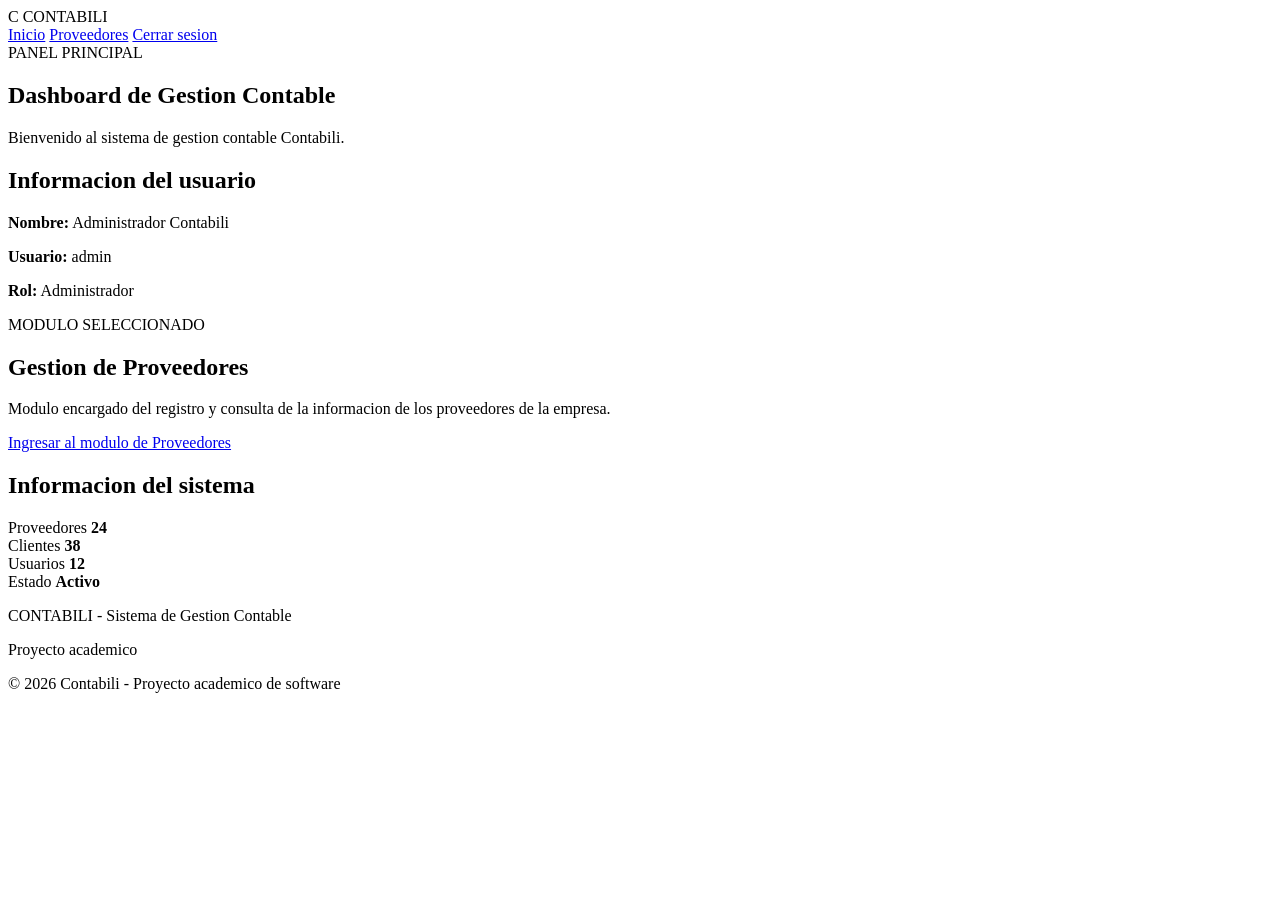
==== dashboard.html @ 2e5254c3 "Add files via upload" ====
<!DOCTYPE html>
<html lang="es">
<head>
<meta charset="UTF-8">
<meta name="viewport" content="width=device-width, initial-scale=1.0">

<!-- # TITULO DE LA PAGINA -->
<title>Dashboard | Contabili</title>

<!-- # CONEXION CON EL ARCHIVO CSS -->
<link rel="stylesheet" href="../css/estilos.css">
</head>

<body>

<!-- # ENCABEZADO PRINCIPAL -->
<header class="navbar">

<!-- # LOGOTIPO DE CONTABILI -->
<div class="logo">

<span class="logo-icon">C</span>

<span>CONTABILI</span>

</div>

<!-- # MENU DEL DASHBOARD -->
<nav>

<a href="dashboard.html">Inicio</a>

<a href="proveedores.html">Proveedores</a>

<a href="login.html">Cerrar sesion</a>

</nav>

</header>

<!-- # CONTENIDO PRINCIPAL DEL DASHBOARD -->
<main>

<!-- # TITULO DEL DASHBOARD -->
<section>

<div class="seccion-titulo">

<span>PANEL PRINCIPAL</span>

<h2>Dashboard de Gestion Contable</h2>

<p>
Bienvenido al sistema de gestion contable Contabili.
</p>

</div>

</section>

<!-- # INFORMACION DEL USUARIO -->
<section>

<h2>Informacion del usuario</h2>

<p>
<strong>Nombre:</strong> Administrador Contabili
</p>

<p>
<strong>Usuario:</strong> admin
</p>

<p>
<strong>Rol:</strong> Administrador
</p>

</section>

<!-- # MODULO DE PROVEEDORES -->
<section>

<div class="seccion-titulo">

<span>MODULO SELECCIONADO</span>

<h2>Gestion de Proveedores</h2>

<p>
Modulo encargado del registro y consulta de la informacion
de los proveedores de la empresa.
</p>

</div>

<!-- # BOTON PARA ENTRAR AL MODULO -->
<a href="proveedores.html" class="btn-principal">
Ingresar al modulo de Proveedores
</a>

</section>

<!-- # INFORMACION GENERAL DEL SISTEMA -->
<section>

<h2>Informacion del sistema</h2>

<div class="resumen-grid">

<!-- # INFORMACION DE PROVEEDORES -->
<div class="resumen-item">

<span>Proveedores</span>

<strong>24</strong>

</div>

<!-- # INFORMACION DE CLIENTES -->
<div class="resumen-item">

<span>Clientes</span>

<strong>38</strong>

</div>

<!-- # INFORMACION DE USUARIOS -->
<div class="resumen-item">

<span>Usuarios</span>

<strong>12</strong>

</div>

<!-- # ESTADO DEL SISTEMA -->
<div class="resumen-item">

<span>Estado</span>

<strong>Activo</strong>

</div>

</div>

</section>

</main>

<!-- # PIE DE PAGINA -->
<footer>

<div class="footer-contenido">

<p>
CONTABILI - Sistema de Gestion Contable
</p>

<p>
Proyecto academico
</p>

</div>

<div class="footer-bottom">

<p>
© 2026 Contabili - Proyecto academico de software
</p>

</div>

</footer>

</body>
</html>
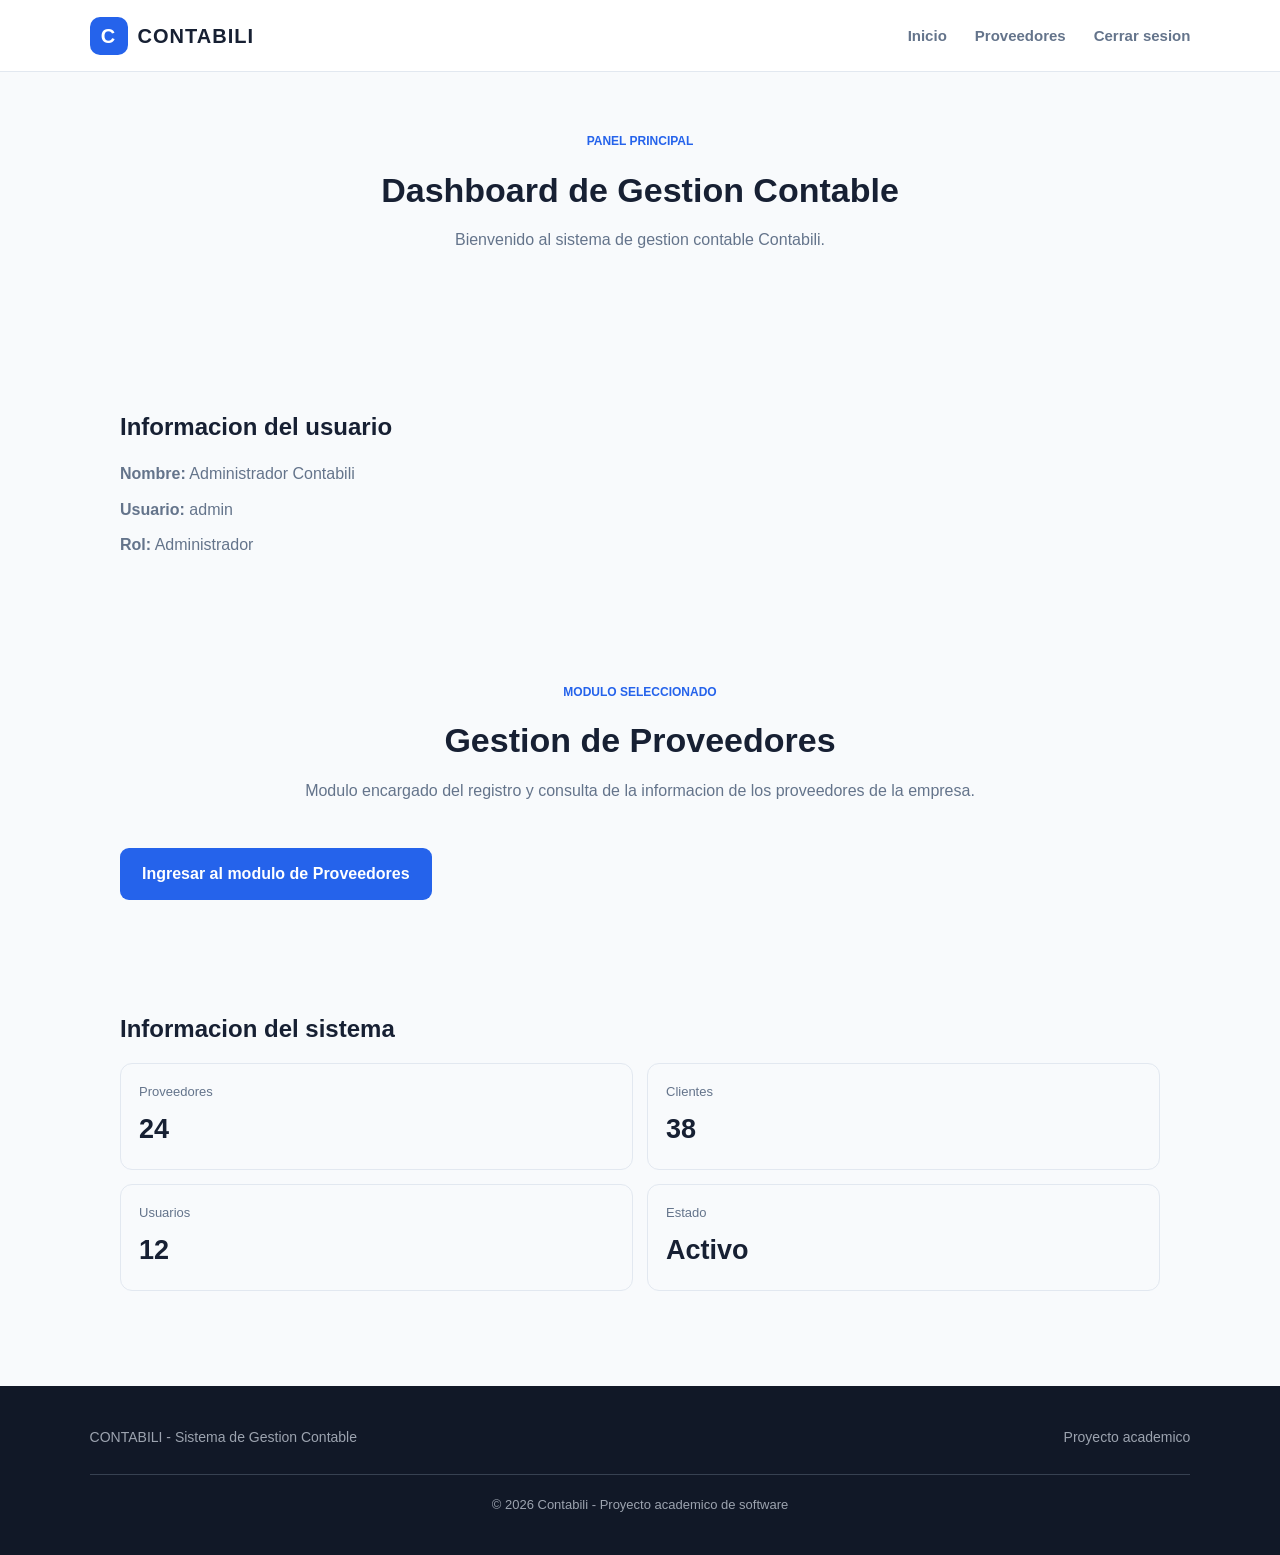
==== commit 7f3d89e2: "Update dashboard.html" ====
--- a/dashboard.html
+++ b/dashboard.html
@@ -8,7 +8,7 @@
 <title>Dashboard | Contabili</title>
 
 <!-- # CONEXION CON EL ARCHIVO CSS -->
-<link rel="stylesheet" href="../css/estilos.css">
+<link rel="stylesheet" href="estilos.css">
 </head>
 
 <body>
@@ -175,4 +175,4 @@
 </footer>
 
 </body>
-</html>+</html>
--- a/estilos.css
+++ b/estilos.css
@@ -0,0 +1,729 @@
+/* # ========================================
+# CONTABILI
+# HOJA DE ESTILOS PRINCIPAL
+# ======================================== */
+
+/* # CONFIGURACION GENERAL */
+
+* {
+margin: 0;
+padding: 0;
+box-sizing: border-box;
+}
+
+/* # VARIABLES DE COLORES */
+
+:root {
+--principal: #2563eb;
+--principal-oscuro: #1d4ed8;
+--texto: #172033;
+--texto-suave: #64748b;
+--fondo: #f8fafc;
+--blanco: #ffffff;
+--borde: #e2e8f0;
+--verde: #16a34a;
+--rojo: #dc2626;
+}
+
+/* # CONFIGURACION DEL CUERPO */
+
+body {
+font-family: Arial, Helvetica, sans-serif;
+background: var(--fondo);
+color: var(--texto);
+line-height: 1.6;
+}
+
+/* # ========================================
+# BARRA DE NAVEGACION
+# ======================================== */
+
+.navbar {
+width: 100%;
+min-height: 72px;
+background: var(--blanco);
+border-bottom: 1px solid var(--borde);
+display: flex;
+align-items: center;
+justify-content: space-between;
+padding: 0 7%;
+}
+
+/* # LOGOTIPO */
+
+.logo {
+display: flex;
+align-items: center;
+gap: 10px;
+font-size: 20px;
+font-weight: 800;
+letter-spacing: 1px;
+}
+
+/* # ICONO DEL LOGOTIPO */
+
+.logo-icon {
+width: 38px;
+height: 38px;
+display: flex;
+align-items: center;
+justify-content: center;
+background: var(--principal);
+color: var(--blanco);
+border-radius: 10px;
+font-weight: 800;
+}
+
+/* # MENU DE NAVEGACION */
+
+.navbar nav {
+display: flex;
+align-items: center;
+gap: 28px;
+}
+
+/* # ENLACES DEL MENU */
+
+.navbar nav a {
+text-decoration: none;
+color: var(--texto-suave);
+font-size: 15px;
+font-weight: 600;
+}
+
+/* # EFECTO DE LOS ENLACES */
+
+.navbar nav a:hover {
+color: var(--principal);
+}
+
+/* # BOTON DE REGISTRO */
+
+.btn-nav {
+background: var(--principal);
+color: var(--blanco) !important;
+padding: 10px 18px;
+border-radius: 8px;
+}
+
+/* # EFECTO DEL BOTON DE REGISTRO */
+
+.btn-nav:hover {
+background: var(--principal-oscuro);
+}
+
+/* # ========================================
+# CONTENIDO GENERAL
+# ======================================== */
+
+main {
+width: 100%;
+}
+
+/* # SECCIONES GENERALES */
+
+main > section {
+max-width: 1100px;
+margin: 0 auto;
+padding: 55px 30px;
+}
+
+/* # ========================================
+# PAGINA PRINCIPAL
+# ======================================== */
+
+.hero {
+max-width: 1200px;
+margin: auto;
+min-height: 600px;
+padding: 80px 30px;
+display: grid;
+grid-template-columns: 1.1fr 0.9fr;
+align-items: center;
+gap: 70px;
+}
+
+/* # CONTENIDO DEL HERO */
+
+.hero-contenido {
+max-width: 650px;
+}
+
+/* # ETIQUETA PRINCIPAL */
+
+.etiqueta {
+display: inline-block;
+color: var(--principal);
+background: #eff6ff;
+padding: 7px 13px;
+border-radius: 20px;
+font-size: 12px;
+font-weight: 800;
+margin-bottom: 20px;
+}
+
+/* # TITULO PRINCIPAL */
+
+.hero h1 {
+font-size: 52px;
+line-height: 1.1;
+margin-bottom: 25px;
+}
+
+/* # PALABRA DESTACADA */
+
+.hero h1 span {
+color: var(--principal);
+}
+
+/* # TEXTO PRINCIPAL */
+
+.hero p {
+max-width: 600px;
+color: var(--texto-suave);
+font-size: 17px;
+margin-bottom: 32px;
+}
+
+/* # BOTONES DEL HERO */
+
+.hero-botones {
+display: flex;
+gap: 14px;
+}
+
+/* # BOTONES GENERALES */
+
+.btn-principal,
+.btn-secundario {
+display: inline-block;
+text-decoration: none;
+padding: 13px 22px;
+border-radius: 9px;
+font-weight: 700;
+cursor: pointer;
+}
+
+/* # BOTON PRINCIPAL */
+
+.btn-principal {
+background: var(--principal);
+color: var(--blanco);
+}
+
+/* # EFECTO DEL BOTON PRINCIPAL */
+
+.btn-principal:hover {
+background: var(--principal-oscuro);
+}
+
+/* # BOTON SECUNDARIO */
+
+.btn-secundario {
+background: var(--blanco);
+color: var(--texto);
+border: 1px solid var(--borde);
+}
+
+/* # EFECTO DEL BOTON SECUNDARIO */
+
+.btn-secundario:hover {
+border-color: var(--principal);
+color: var(--principal);
+}
+
+/* # ========================================
+# TARJETA PRINCIPAL
+# ======================================== */
+
+.hero-card {
+background: var(--blanco);
+border: 1px solid var(--borde);
+border-radius: 18px;
+padding: 28px;
+box-shadow: 0 20px 50px rgba(15, 23, 42, 0.08);
+}
+
+/* # ENCABEZADO DE LA TARJETA */
+
+.card-header {
+display: flex;
+justify-content: space-between;
+gap: 15px;
+margin-bottom: 28px;
+}
+
+/* # TEXTO PEQUEÑO */
+
+.card-header small {
+color: var(--texto-suave);
+}
+
+/* # TITULO DE LA TARJETA */
+
+.card-header h3 {
+font-size: 22px;
+}
+
+/* # ESTADO */
+
+.estado {
+color: var(--verde);
+font-size: 13px;
+font-weight: bold;
+}
+
+/* # ========================================
+# RESUMEN DE INFORMACION
+# ======================================== */
+
+.resumen-grid {
+display: grid;
+grid-template-columns: repeat(2, 1fr);
+gap: 14px;
+}
+
+/* # ELEMENTO DEL RESUMEN */
+
+.resumen-item {
+background: var(--fondo);
+border: 1px solid var(--borde);
+padding: 18px;
+border-radius: 12px;
+}
+
+/* # TEXTO DEL RESUMEN */
+
+.resumen-item span {
+display: block;
+color: var(--texto-suave);
+font-size: 13px;
+margin-bottom: 5px;
+}
+
+/* # VALOR DEL RESUMEN */
+
+.resumen-item strong {
+font-size: 27px;
+}
+
+/* # ========================================
+# ACTIVIDAD
+# ======================================== */
+
+.actividad {
+display: flex;
+align-items: center;
+gap: 12px;
+margin-top: 24px;
+padding-top: 20px;
+border-top: 1px solid var(--borde);
+}
+
+/* # INDICADOR DE ACTIVIDAD */
+
+.actividad-linea {
+width: 10px;
+height: 10px;
+border-radius: 50%;
+background: var(--verde);
+flex-shrink: 0;
+}
+
+/* # TITULO DE ACTIVIDAD */
+
+.actividad strong {
+font-size: 14px;
+}
+
+/* # TEXTO DE ACTIVIDAD */
+
+.actividad p {
+font-size: 12px;
+margin: 0;
+color: var(--texto-suave);
+}
+
+/* # ========================================
+# TITULOS DE SECCION
+# ======================================== */
+
+.seccion-titulo {
+text-align: center;
+max-width: 700px;
+margin: 0 auto 45px;
+}
+
+/* # ETIQUETA */
+
+.seccion-titulo > span {
+color: var(--principal);
+font-size: 12px;
+font-weight: 800;
+}
+
+/* # TITULO */
+
+.seccion-titulo h2 {
+font-size: 34px;
+margin: 10px 0;
+}
+
+/* # DESCRIPCION */
+
+.seccion-titulo p {
+color: var(--texto-suave);
+}
+
+/* # ========================================
+# TARJETAS DE FUNCIONALIDADES
+# ======================================== */
+
+.caracteristicas,
+.roles {
+max-width: 1200px;
+margin: auto;
+padding: 80px 30px;
+}
+
+/* # CONTENEDOR DE TARJETAS */
+
+.cards {
+display: grid;
+grid-template-columns: repeat(4, 1fr);
+gap: 18px;
+}
+
+/* # TARJETA */
+
+.card {
+background: var(--blanco);
+border: 1px solid var(--borde);
+padding: 25px;
+border-radius: 14px;
+transition: 0.2s;
+}
+
+/* # EFECTO DE TARJETA */
+
+.card:hover {
+transform: translateY(-4px);
+box-shadow: 0 15px 30px rgba(15, 23, 42, 0.08);
+}
+
+/* # ICONO */
+
+.icono {
+font-size: 28px;
+margin-bottom: 15px;
+}
+
+/* # TITULO DE TARJETA */
+
+.card h3 {
+margin-bottom: 8px;
+}
+
+/* # TEXTO DE TARJETA */
+
+.card p {
+color: var(--texto-suave);
+font-size: 14px;
+}
+
+/* # ========================================
+# ROLES
+# ======================================== */
+
+.roles {
+padding-top: 30px;
+}
+
+/* # GRID DE ROLES */
+
+.roles-grid {
+display: grid;
+grid-template-columns: repeat(4, 1fr);
+gap: 18px;
+}
+
+/* # TARJETA DE ROL */
+
+.rol {
+text-align: center;
+background: var(--blanco);
+border: 1px solid var(--borde);
+border-radius: 14px;
+padding: 28px;
+}
+
+/* # ICONO DEL ROL */
+
+.rol span {
+font-size: 32px;
+}
+
+/* # TITULO DEL ROL */
+
+.rol h3 {
+margin: 12px 0 5px;
+}
+
+/* # TEXTO DEL ROL */
+
+.rol p {
+color: var(--texto-suave);
+font-size: 14px;
+}
+
+/* # ========================================
+# FORMULARIOS
+# ======================================== */
+
+form {
+max-width: 650px;
+margin: 0 auto;
+background: var(--blanco);
+border: 1px solid var(--borde);
+border-radius: 16px;
+padding: 30px;
+box-shadow: 0 10px 30px rgba(15, 23, 42, 0.05);
+}
+
+/* # ETIQUETAS */
+
+form label {
+display: block;
+margin-bottom: 7px;
+font-size: 14px;
+font-weight: 700;
+color: var(--texto);
+}
+
+/* # CAMPOS */
+
+form input,
+form select {
+width: 100%;
+padding: 13px 14px;
+margin-bottom: 20px;
+border: 1px solid var(--borde);
+border-radius: 8px;
+background: var(--blanco);
+color: var(--texto);
+font-size: 14px;
+outline: none;
+}
+
+/* # EFECTO DE LOS CAMPOS */
+
+form input:focus,
+form select:focus {
+border-color: var(--principal);
+box-shadow: 0 0 0 3px rgba(37, 99, 235, 0.1);
+}
+
+/* # BOTON DEL FORMULARIO */
+
+form button {
+width: 100%;
+padding: 13px;
+border: none;
+border-radius: 8px;
+background: var(--principal);
+color: var(--blanco);
+font-size: 15px;
+font-weight: 700;
+cursor: pointer;
+}
+
+/* # EFECTO DEL BOTON */
+
+form button:hover {
+background: var(--principal-oscuro);
+}
+
+/* # ========================================
+# INFORMACION DEL DASHBOARD
+# ======================================== */
+
+main > section > h2 {
+margin-bottom: 15px;
+}
+
+/* # PARRAFOS DEL DASHBOARD */
+
+main > section > p {
+color: var(--texto-suave);
+margin-bottom: 10px;
+}
+
+/* # ========================================
+# TABLAS
+# ======================================== */
+
+table {
+width: 100%;
+border-collapse: collapse;
+background: var(--blanco);
+border: 1px solid var(--borde);
+border-radius: 10px;
+overflow: hidden;
+margin-top: 25px;
+}
+
+/* # ENCABEZADO DE TABLA */
+
+table th {
+background: #eff6ff;
+color: var(--texto);
+font-size: 14px;
+text-align: left;
+padding: 15px;
+border-bottom: 1px solid var(--borde);
+}
+
+/* # CELDAS */
+
+table td {
+padding: 15px;
+font-size: 14px;
+border-bottom: 1px solid var(--borde);
+color: var(--texto-suave);
+}
+
+/* # ULTIMA FILA */
+
+table tr:last-child td {
+border-bottom: none;
+}
+
+/* # ========================================
+# PIE DE PAGINA
+# ======================================== */
+
+footer {
+background: #111827;
+color: var(--blanco);
+margin-top: 40px;
+padding: 40px 7%;
+}
+
+/* # CONTENIDO DEL FOOTER */
+
+.footer-contenido {
+display: flex;
+align-items: center;
+justify-content: space-between;
+padding-bottom: 25px;
+border-bottom: 1px solid #374151;
+}
+
+/* # TEXTO DEL FOOTER */
+
+.footer-contenido p {
+color: #9ca3af;
+font-size: 14px;
+}
+
+/* # PARTE INFERIOR */
+
+.footer-bottom {
+padding-top: 20px;
+color: #9ca3af;
+font-size: 13px;
+text-align: center;
+}
+
+/* # ========================================
+# DISEÑO RESPONSIVE
+# ======================================== */
+
+/* # TABLET */
+
+@media (max-width: 900px) {
+
+.hero {
+grid-template-columns: 1fr;
+text-align: center;
+}
+
+.hero p {
+margin-left: auto;
+margin-right: auto;
+}
+
+.hero-botones {
+justify-content: center;
+}
+
+.cards,
+.roles-grid {
+grid-template-columns: 1fr 1fr;
+}
+
+}
+
+/* # CELULARES */
+
+@media (max-width: 600px) {
+
+.navbar {
+padding: 15px 20px;
+flex-direction: column;
+gap: 15px;
+}
+
+.navbar nav {
+gap: 12px;
+flex-wrap: wrap;
+justify-content: center;
+}
+
+.hero {
+padding: 50px 20px;
+}
+
+.hero h1 {
+font-size: 38px;
+}
+
+.hero-botones {
+flex-direction: column;
+}
+
+.cards,
+.roles-grid {
+grid-template-columns: 1fr;
+}
+
+.caracteristicas,
+.roles {
+padding: 50px 20px;
+}
+
+main > section {
+padding: 45px 20px;
+}
+
+.seccion-titulo h2 {
+font-size: 28px;
+}
+
+form {
+padding: 22px;
+}
+
+table {
+display: block;
+overflow-x: auto;
+white-space: nowrap;
+}
+
+.footer-contenido {
+flex-direction: column;
+gap: 10px;
+text-align: center;
+}
+
+}
